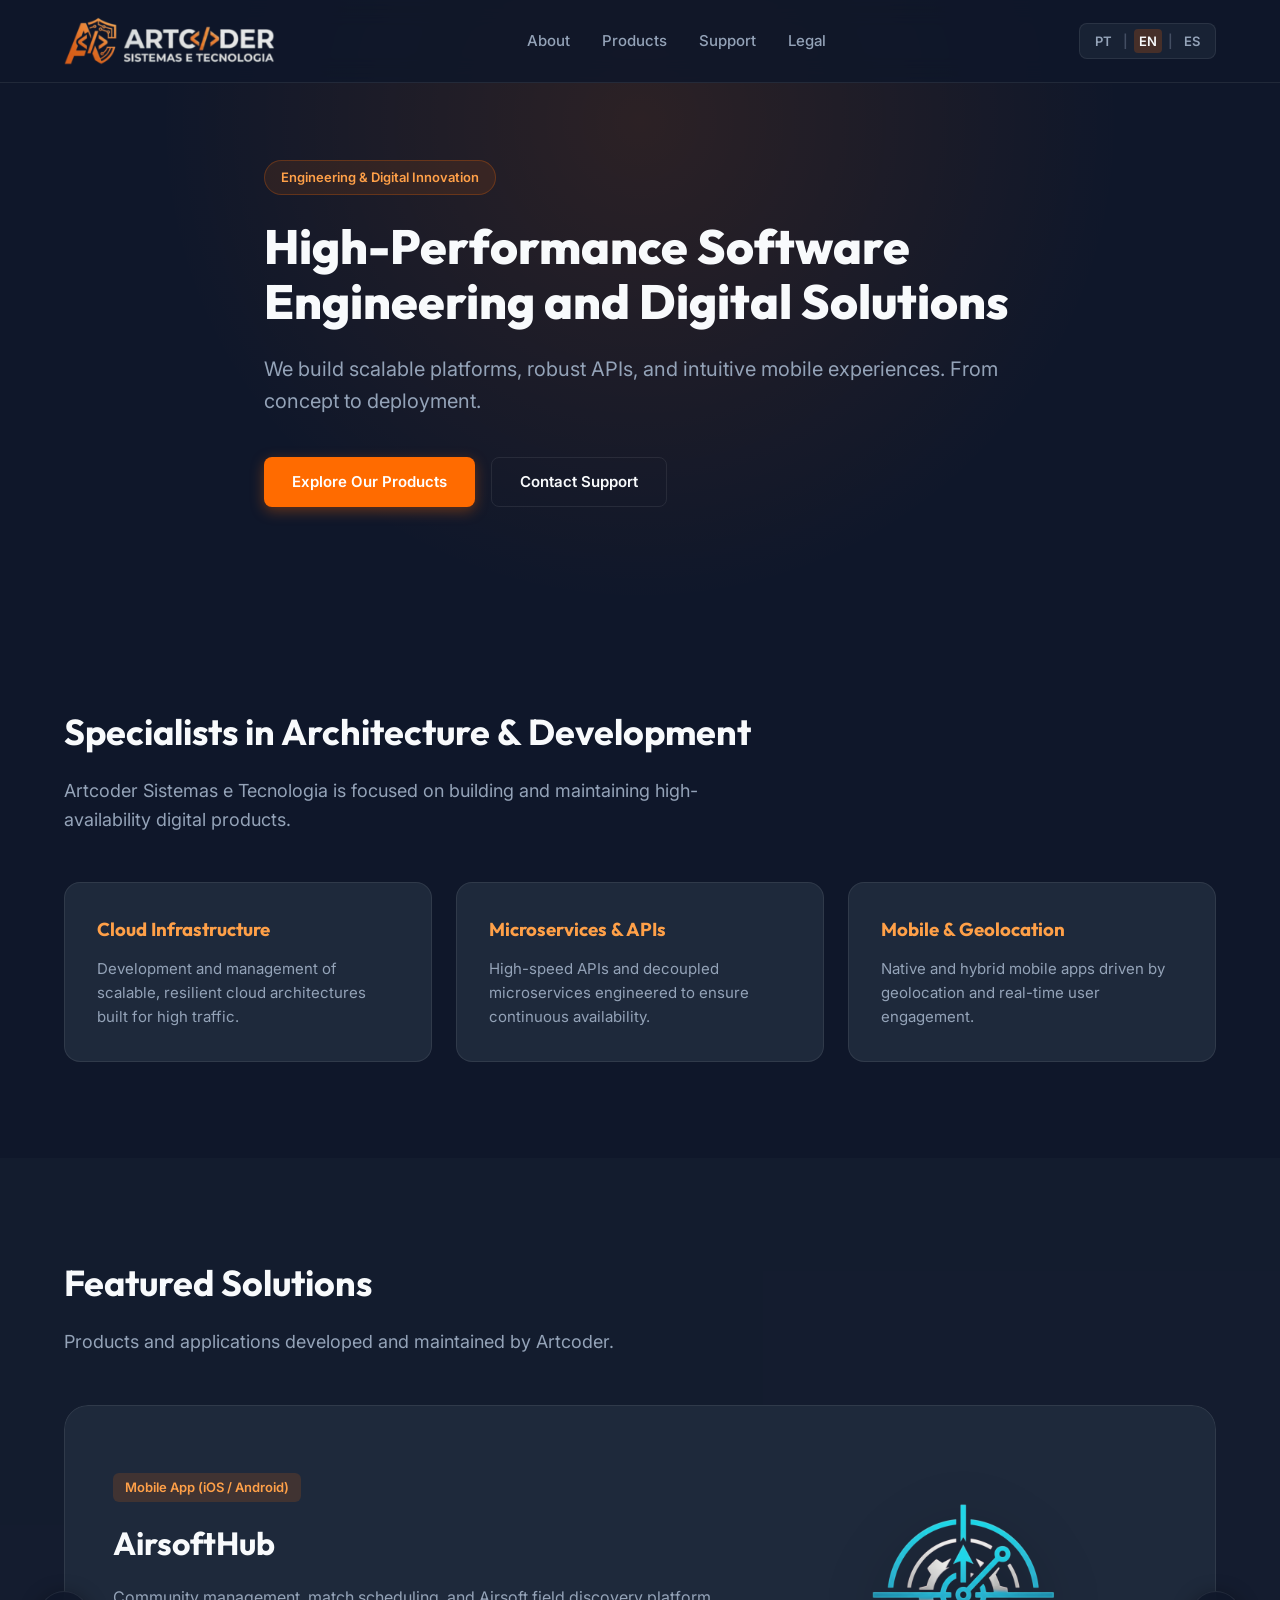
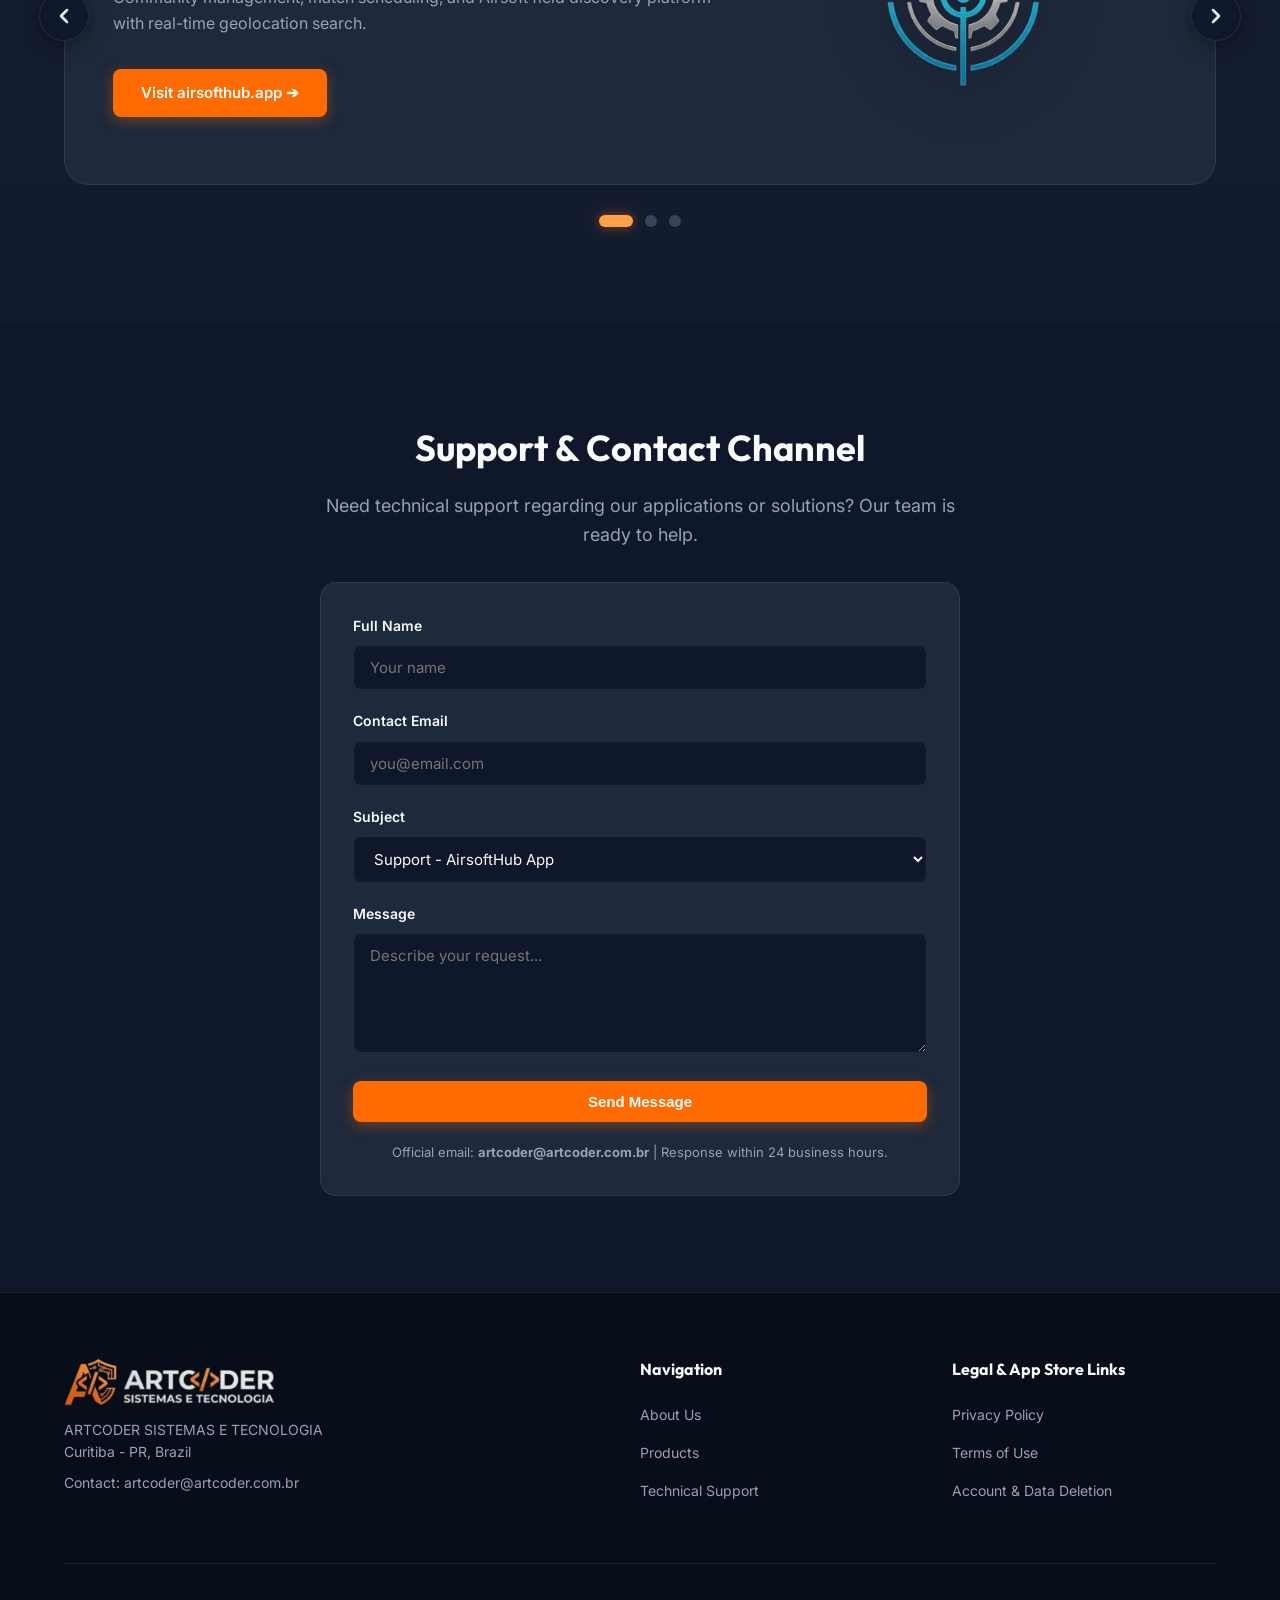
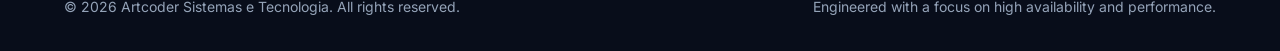
==== en/index.html @ 7c729bcf "feat: add multilingual support and localization pages for English and Spanish" ====
<!DOCTYPE html>
<html lang="en">
<head>
  <!-- Google Tag Manager -->
  <script>(function(w,d,s,l,i){w[l]=w[l]||[];w[l].push({'gtm.start':
  new Date().getTime(),event:'gtm.js'});var f=d.getElementsByTagName(s)[0],
  j=d.createElement(s),dl=l!='dataLayer'?'&l='+l:'';j.async=true;j.src=
  'https://www.googletagmanager.com/gtm.js?id='+i+dl;f.parentNode.insertBefore(j,f);
  })(window,document,'script','dataLayer','GTM-5N2GZZ7B');</script>
  <!-- End Google Tag Manager -->

  <meta charset="UTF-8">
  <meta name="viewport" content="width=device-width, initial-scale=1.0">
  <title>Artcoder Sistemas e Tecnologia | Software Engineering &amp; Mobile Apps</title>
  <meta name="description"
    content="High-performance software engineering, cloud microservices, and intuitive mobile solutions. Creators of AirsoftHub, ProntoOrcei, and MostruárioApp.">
  <meta name="robots" content="index, follow">
  <link rel="canonical" href="https://artcoder.com.br/en/">
  <link rel="alternate" hreflang="pt-BR" href="https://artcoder.com.br/">
  <link rel="alternate" hreflang="en" href="https://artcoder.com.br/en/">
  <link rel="alternate" hreflang="es" href="https://artcoder.com.br/es/">
  <link rel="alternate" hreflang="x-default" href="https://artcoder.com.br/">

  <!-- Open Graph / Facebook / WhatsApp -->
  <meta property="og:locale" content="en_US">
  <meta property="og:type" content="website">
  <meta property="og:title" content="Artcoder Sistemas e Tecnologia | Software Engineering &amp; Mobile Apps">
  <meta property="og:description" content="High-performance software engineering, cloud microservices, and intuitive mobile solutions. Creators of AirsoftHub, ProntoOrcei, and MostruárioApp.">
  <meta property="og:url" content="https://artcoder.com.br/en/">
  <meta property="og:site_name" content="Artcoder Sistemas e Tecnologia">
  <meta property="og:image" content="https://artcoder.com.br/assets/images/og-preview.png">
  <meta property="og:image:width" content="1200">
  <meta property="og:image:height" content="630">
  <meta property="og:image:alt" content="Artcoder Sistemas e Tecnologia - Software Engineering and Digital Solutions">

  <!-- Twitter Cards -->
  <meta name="twitter:card" content="summary_large_image">
  <meta name="twitter:title" content="Artcoder Sistemas e Tecnologia | Software Engineering &amp; Mobile Apps">
  <meta name="twitter:description" content="High-performance software engineering, cloud microservices, and intuitive mobile solutions.">
  <meta name="twitter:image" content="https://artcoder.com.br/assets/images/og-preview.png">

  <!-- Favicon & Styles -->
  <link rel="icon" href="../assets/images/logo.svg" type="image/svg+xml">
  <link rel="stylesheet" href="../assets/css/style.css">

  <!-- Structured Data / Schema.org JSON-LD -->
  <script type="application/ld+json">
  {
    "@context": "https://schema.org",
    "@graph": [
      {
        "@type": "Organization",
        "@id": "https://artcoder.com.br/#organization",
        "name": "Artcoder Sistemas e Tecnologia",
        "url": "https://artcoder.com.br/en/",
        "logo": "https://artcoder.com.br/assets/images/isoelogo.svg",
        "email": "artcoder@artcoder.com.br",
        "address": {
          "@type": "PostalAddress",
          "addressLocality": "Curitiba",
          "addressRegion": "PR",
          "addressCountry": "BR"
        },
        "description": "Company focused on creating, engineering, and maintaining high-availability digital products, cloud architectures, and mobile applications."
      },
      {
        "@type": "SoftwareApplication",
        "@id": "https://artcoder.com.br/#airsofthub",
        "name": "AirsoftHub",
        "operatingSystem": "iOS, Android",
        "applicationCategory": "SportsApplication",
        "offers": {
          "@type": "Offer",
          "price": "0",
          "priceCurrency": "BRL"
        },
        "description": "Community management, match scheduling, and Airsoft field discovery platform with real-time geolocation search.",
        "url": "https://airsofthub.app",
        "author": {
          "@id": "https://artcoder.com.br/#organization"
        }
      },
      {
        "@type": "SoftwareApplication",
        "@id": "https://artcoder.com.br/#prontoorcei",
        "name": "ProntoOrcei",
        "operatingSystem": "iOS, Android",
        "applicationCategory": "BusinessApplication",
        "offers": {
          "@type": "Offer",
          "price": "0",
          "priceCurrency": "BRL"
        },
        "description": "Utility app for freelancers and micro-entrepreneurs to generate professional PDF quotes and receipts with digital signature, Pix key, and instant WhatsApp sharing.",
        "url": "https://www.prontoorcei.com.br",
        "author": {
          "@id": "https://artcoder.com.br/#organization"
        }
      },
      {
        "@type": "SoftwareApplication",
        "@id": "https://artcoder.com.br/#mostruarioapp",
        "name": "MostruárioApp",
        "operatingSystem": "Android",
        "applicationCategory": "BusinessApplication",
        "offers": {
          "@type": "Offer",
          "price": "0",
          "priceCurrency": "BRL"
        },
        "description": "100% offline utility app for managing sample kits, product consignments, and counter settlements with reverse counting and offline Pix.",
        "url": "https://www.mostruarioapp.com.br",
        "author": {
          "@id": "https://artcoder.com.br/#organization"
        }
      }
    ]
  }
  </script>
</head>

<body>
  <!-- Google Tag Manager (noscript) -->
  <noscript><iframe src="https://www.googletagmanager.com/ns.html?id=GTM-5N2GZZ7B"
  height="0" width="0" style="display:none;visibility:hidden"></iframe></noscript>
  <!-- End Google Tag Manager (noscript) -->

  <!-- NAVBAR -->
  <header class="navbar">
    <div class="container nav-container">
      <a href="index.html" class="logo">
        <img src="../assets/images/isoelogo.svg" alt="Artcoder Sistemas e Tecnologia" height="50px" width="auto">
      </a>
      <ul class="nav-links" id="nav-menu">
        <li><a href="#sobre">About</a></li>
        <li><a href="#produtos">Products</a></li>
        <li><a href="#suporte">Support</a></li>
        <li><a href="#legal">Legal</a></li>
      </ul>
      <div class="nav-actions">
        <nav class="lang-switcher" aria-label="Select language">
          <a href="../index.html" lang="pt-BR">PT</a>
          <span class="lang-sep" aria-hidden="true">|</span>
          <a href="index.html" class="active" lang="en" aria-current="page">EN</a>
          <span class="lang-sep" aria-hidden="true">|</span>
          <a href="../es/index.html" lang="es">ES</a>
        </nav>
        <button class="mobile-toggle" id="menu-toggle" aria-label="Open Menu">☰</button>
      </div>
    </div>
  </header>

  <!-- HERO SECTION -->
  <section class="hero">
    <div class="container hero-content">
      <span class="hero-badge">Engineering &amp; Digital Innovation</span>
      <h1 class="hero-title">High-Performance Software Engineering and Digital Solutions</h1>
      <p class="hero-subtitle">We build scalable platforms, robust APIs, and intuitive mobile experiences. From concept to deployment.</p>
      <div class="hero-actions">
        <a href="#produtos" class="btn btn-primary">Explore Our Products</a>
        <a href="#suporte" class="btn btn-secondary">Contact Support</a>
      </div>
    </div>
  </section>

  <!-- ABOUT SECTION -->
  <section id="sobre">
    <div class="container">
      <h2 class="section-title">Specialists in Architecture &amp; Development</h2>
      <p class="section-subtitle">Artcoder Sistemas e Tecnologia is focused on building and maintaining high-availability digital products.</p>

      <div class="cards-grid">
        <div class="card">
          <h3 style="color: var(--secondary-orange); margin-bottom: 12px; font-family: var(--font-heading);">Cloud
            Infrastructure</h3>
          <p style="color: var(--text-secondary); font-size: 15px;">Development and management of scalable, resilient cloud architectures built for high traffic.</p>
        </div>
        <div class="card">
          <h3 style="color: var(--secondary-orange); margin-bottom: 12px; font-family: var(--font-heading);">
            Microservices &amp; APIs</h3>
          <p style="color: var(--text-secondary); font-size: 15px;">High-speed APIs and decoupled microservices engineered to ensure continuous availability.</p>
        </div>
        <div class="card">
          <h3 style="color: var(--secondary-orange); margin-bottom: 12px; font-family: var(--font-heading);">Mobile
            &amp; Geolocation</h3>
          <p style="color: var(--text-secondary); font-size: 15px;">Native and hybrid mobile apps driven by geolocation and real-time user engagement.</p>
        </div>
      </div>
    </div>
  </section>

  <!-- PRODUCTS SECTION -->
  <section id="produtos" style="background: rgba(30, 41, 59, 0.3);">
    <div class="container">
      <h2 class="section-title">Featured Solutions</h2>
      <p class="section-subtitle">Products and applications developed and maintained by Artcoder.</p>

      <div class="carousel-container" id="products-carousel" aria-roledescription="carousel" aria-label="Artcoder Solutions">
        <!-- Previous Button -->
        <button class="carousel-btn carousel-prev" id="carousel-prev" aria-label="Previous product" title="Previous">
          <svg width="24" height="24" viewBox="0 0 24 24" fill="none" stroke="currentColor" stroke-width="2.5" stroke-linecap="round" stroke-linejoin="round">
            <polyline points="15 18 9 12 15 6"></polyline>
          </svg>
        </button>

        <!-- Carousel Track -->
        <div class="carousel-track-wrapper">
          <div class="carousel-track" id="carousel-track">
            <!-- Slide 1: AirsoftHub -->
            <div class="carousel-slide" role="group" aria-roledescription="slide" aria-label="1 of 3">
              <div class="product-card">
                <div class="product-info">
                  <span class="product-tag">Mobile App (iOS / Android)</span>
                  <h3 class="product-title">AirsoftHub</h3>
                  <p class="product-desc">Community management, match scheduling, and Airsoft field discovery platform with real-time geolocation search.</p>
                  <a href="https://airsofthub.app" target="_blank" rel="noopener" class="btn btn-primary">Visit airsofthub.app ➔</a>
                </div>
                <div class="product-visual">
                  <img src="../assets/images/airsofthub-icon.svg" alt="AirsoftHub App" class="product-img" width="190" height="190">
                </div>
              </div>
            </div>

            <!-- Slide 2: ProntoOrcei -->
            <div class="carousel-slide" role="group" aria-roledescription="slide" aria-label="2 of 3">
              <div class="product-card">
                <div class="product-info">
                  <span class="product-tag">Mobile App (iOS / Android)</span>
                  <h3 class="product-title">ProntoOrcei</h3>
                  <p class="product-desc">Utility app for freelancers and micro-entrepreneurs to generate professional PDF quotes and receipts with digital signature, Pix key, and instant WhatsApp sharing.</p>
                  <a href="https://www.prontoorcei.com.br" target="_blank" rel="noopener" class="btn btn-primary">Visit prontoorcei.com.br ➔</a>
                </div>
                <div class="product-visual">
                  <img src="../assets/images/logo_prontoorcei_wo_bg.svg" alt="ProntoOrcei App" class="product-img" width="190" height="190">
                </div>
              </div>
            </div>

            <!-- Slide 3: MostruárioApp -->
            <div class="carousel-slide" role="group" aria-roledescription="slide" aria-label="3 of 3">
              <div class="product-card">
                <div class="product-info">
                  <span class="product-tag">Mobile App (Android)</span>
                  <h3 class="product-title">MostruárioApp</h3>
                  <p class="product-desc">100% offline utility app for managing sample kits, product consignments, and counter settlements with reverse counting and offline Pix.</p>
                  <a href="https://www.mostruarioapp.com.br" target="_blank" rel="noopener" class="btn btn-primary">Visit mostruarioapp.com.br ➔</a>
                </div>
                <div class="product-visual">
                  <img src="../assets/images/mostruarioapp.svg" alt="MostruárioApp" class="product-img" width="190" height="190">
                </div>
              </div>
            </div>
          </div>
        </div>

        <!-- Next Button -->
        <button class="carousel-btn carousel-next" id="carousel-next" aria-label="Next product" title="Next">
          <svg width="24" height="24" viewBox="0 0 24 24" fill="none" stroke="currentColor" stroke-width="2.5" stroke-linecap="round" stroke-linejoin="round">
            <polyline points="9 18 15 12 9 6"></polyline>
          </svg>
        </button>

        <!-- Dots -->
        <div class="carousel-dots" id="carousel-dots" role="tablist" aria-label="Select product">
          <button class="carousel-dot active" role="tab" aria-selected="true" aria-label="Go to product 1: AirsoftHub"></button>
          <button class="carousel-dot" role="tab" aria-selected="false" aria-label="Go to product 2: ProntoOrcei"></button>
          <button class="carousel-dot" role="tab" aria-selected="false" aria-label="Go to product 3: MostruárioApp"></button>
        </div>
      </div>
    </div>
  </section>

  <!-- SUPPORT SECTION -->
  <section id="suporte">
    <div class="container">
      <div style="max-width: 640px; margin: 0 auto;">
        <h2 class="section-title" style="text-align: center;">Support &amp; Contact Channel</h2>
        <p class="section-subtitle" style="text-align: center; margin-bottom: 32px;">Need technical support regarding our applications or solutions? Our team is ready to help.</p>

        <div class="card">
          <form id="form-suporte">
            <div class="form-group">
              <label class="form-label" for="nome">Full Name</label>
              <input type="text" id="nome" class="form-control" placeholder="Your name" required>
            </div>
            <div class="form-group">
              <label class="form-label" for="email">Contact Email</label>
              <input type="email" id="email" class="form-control" placeholder="you@email.com" required>
            </div>
            <div class="form-group">
              <label class="form-label" for="assunto">Subject</label>
              <select id="assunto" class="form-control" required>
                <option value="Suporte AirsoftHub">Support - AirsoftHub App</option>
                <option value="Suporte ProntoOrcei">Support - ProntoOrcei</option>
                <option value="Suporte MostruárioApp">Support - MostruárioApp</option>
                <option value="Dúvidas Gerais">General Inquiries / Corporate</option>
                <option value="Parcerias">Partnerships &amp; Business</option>
              </select>
            </div>
            <div class="form-group">
              <label class="form-label" for="mensagem">Message</label>
              <textarea id="mensagem" class="form-control" placeholder="Describe your request..."
                required></textarea>
            </div>
            <button type="submit" class="btn btn-primary" style="width: 100%;">Send Message</button>
          </form>
          <div style="margin-top: 20px; font-size: 13px; color: var(--text-secondary); text-align: center;">
            Official email: <strong>artcoder@artcoder.com.br</strong> | Response within 24 business hours.
          </div>
        </div>
      </div>
    </div>
  </section>

  <!-- LEGAL FOOTER (STORE COMPLIANT) -->
  <footer class="footer" id="legal">
    <div class="container">
      <div class="footer-grid">
        <div class="footer-company">
          <a href="index.html" class="logo">
            <img src="../assets/images/isoelogo.svg" alt="Artcoder Sistemas e Tecnologia" height="50px" width="auto">
          </a>
          <p>ARTCODER SISTEMAS E TECNOLOGIA<br>Curitiba - PR, Brazil</p>
          <p style="margin-top: 8px;">Contact: artcoder@artcoder.com.br</p>
        </div>
        <div>
          <h4 class="footer-title">Navigation</h4>
          <ul class="footer-links">
            <li><a href="#sobre">About Us</a></li>
            <li><a href="#produtos">Products</a></li>
            <li><a href="#suporte">Technical Support</a></li>
          </ul>
        </div>
        <div>
          <h4 class="footer-title">Legal &amp; App Store Links</h4>
          <ul class="footer-links">
            <li><a href="privacy.html">Privacy Policy</a></li>
            <li><a href="terms.html">Terms of Use</a></li>
            <li><a href="account-deletion.html">Account &amp; Data Deletion</a></li>
          </ul>
        </div>
      </div>

      <div class="footer-bottom">
        <div>© 2026 Artcoder Sistemas e Tecnologia. All rights reserved.</div>
        <div>Engineered with a focus on high availability and performance.</div>
      </div>
    </div>
  </footer>

  <div id="toast" class="toast">Message sent successfully!</div>

  <script src="../assets/js/main.js"></script>
</body>

</html>
---- assets/css/style.css ----
/* Artcoder Design System - Dark Mode + Vibrant Orange */
@import url('https://fonts.googleapis.com/css2?family=Sora:wght@100..800&family=Inter:wght@300;400;500;600;700;800&family=Outfit:wght@500;600;700;800&display=swap');

:root {
  --bg-main: #0F172A;
  --bg-card: #1E293B;
  --bg-card-hover: #26354A;
  --primary-orange: #FF6B00;
  --secondary-orange: #FFA048;
  --text-primary: #F8FAFC;
  --text-secondary: #94A3B8;
  --border-color: rgba(255, 255, 255, 0.08);
  --border-glow: rgba(255, 107, 0, 0.3);
  --glass-bg: rgba(15, 23, 42, 0.85);
  --font-heading: 'Outfit', sans-serif;
  --font-logo: 'Sora', sans-serif;
  --font-body: 'Inter', sans-serif;
}

* {
  box-sizing: border-box;
  margin: 0;
  padding: 0;
}

html {
  scroll-behavior: smooth;
  font-family: var(--font-body);
  background-color: var(--bg-main);
  color: var(--text-primary);
}

body {
  line-height: 1.6;
  overflow-x: hidden;
}

.container {
  max-width: 1200px;
  margin: 0 auto;
  padding: 0 24px;
}

/* Header & Navbar */
.navbar {
  position: fixed;
  top: 0;
  left: 0;
  width: 100%;
  z-index: 1000;
  background: var(--glass-bg);
  backdrop-filter: blur(12px);
  -webkit-backdrop-filter: blur(12px);
  border-bottom: 1px solid var(--border-color);
  padding: 16px 0;
}

.nav-container {
  display: flex;
  justify-content: space-between;
  align-items: center;
}

.logo {
  display: flex;
  align-items: center;
  text-decoration: none;
  font-family: var(--font-logo);
  font-size: 24px;
  font-weight: bold;
  letter-spacing: -2%;
  color: var(--text-primary);
}

.logo span {
  color: var(--primary-orange);
  margin-left: 0px;
}

.nav-links {
  display: flex;
  gap: 32px;
  list-style: none;
}

.nav-links a {
  color: var(--text-secondary);
  text-decoration: none;
  font-weight: 500;
  font-size: 15px;
  transition: color 0.3s ease;
}

.nav-links a:hover {
  color: var(--primary-orange);
}

/* Mobile Menu Toggle */
.mobile-toggle {
  display: none;
  background: none;
  border: none;
  color: var(--text-primary);
  font-size: 24px;
  cursor: pointer;
}

/* Navbar Actions & Language Switcher */
.nav-actions {
  display: flex;
  align-items: center;
  gap: 16px;
}

.lang-switcher {
  display: inline-flex;
  align-items: center;
  gap: 6px;
  font-size: 13px;
  font-weight: 600;
  color: var(--text-secondary);
  background: rgba(30, 41, 59, 0.7);
  border: 1px solid var(--border-color);
  border-radius: 8px;
  padding: 5px 10px;
}

.lang-switcher a {
  color: var(--text-secondary);
  text-decoration: none;
  padding: 2px 5px;
  border-radius: 4px;
  transition: color 0.2s ease, background-color 0.2s ease;
}

.lang-switcher a:hover {
  color: var(--primary-orange);
}

.lang-switcher a.active {
  color: var(--text-primary);
  background: rgba(255, 107, 0, 0.2);
}

.lang-switcher .lang-sep {
  color: rgba(148, 163, 184, 0.35);
  user-select: none;
}

/* Buttons */
.btn {
  display: inline-flex;
  align-items: center;
  justify-content: center;
  gap: 8px;
  padding: 12px 28px;
  border-radius: 8px;
  font-weight: 600;
  font-size: 15px;
  text-decoration: none;
  cursor: pointer;
  transition: all 0.3s cubic-bezier(0.4, 0, 0.2, 1);
  border: none;
}

.btn-primary {
  background-color: var(--primary-orange);
  color: #ffffff;
  box-shadow: 0 4px 14px rgba(255, 107, 0, 0.35);
}

.btn-primary:hover {
  background-color: var(--secondary-orange);
  transform: translateY(-2px);
  box-shadow: 0 6px 20px rgba(255, 107, 0, 0.5);
}

.btn-secondary {
  background: transparent;
  color: var(--text-primary);
  border: 1px solid var(--border-color);
}

.btn-secondary:hover {
  border-color: var(--primary-orange);
  color: var(--primary-orange);
  background: rgba(255, 107, 0, 0.05);
}

/* Section Common */
section {
  padding: 96px 0;
}

.section-title {
  font-family: var(--font-heading);
  font-size: 36px;
  font-weight: 700;
  margin-bottom: 16px;
  color: var(--text-primary);
}

.section-subtitle {
  color: var(--text-secondary);
  font-size: 18px;
  max-width: 640px;
  margin-bottom: 48px;
}

/* Hero Section */
.hero {
  padding: 160px 0 100px;
  position: relative;
  background: radial-gradient(circle at 50% 20%, rgba(255, 107, 0, 0.12) 0%, rgba(15, 23, 42, 0) 60%);
}

.hero-content {
  max-width: 800px;
}

.hero-badge {
  display: inline-block;
  padding: 6px 16px;
  background: rgba(255, 107, 0, 0.1);
  border: 1px solid rgba(255, 107, 0, 0.25);
  color: var(--secondary-orange);
  border-radius: 50px;
  font-size: 13px;
  font-weight: 600;
  margin-bottom: 24px;
}

.hero-title {
  font-family: var(--font-heading);
  font-size: 48px;
  font-weight: 800;
  line-height: 1.15;
  margin-bottom: 24px;
}

.hero-subtitle {
  font-size: 20px;
  color: var(--text-secondary);
  margin-bottom: 40px;
  line-height: 1.6;
}

.hero-actions {
  display: flex;
  gap: 16px;
  flex-wrap: wrap;
}

/* Cards Grid */
.cards-grid {
  display: grid;
  grid-template-columns: repeat(auto-fit, minmax(280px, 1fr));
  gap: 24px;
}

.card {
  background: var(--bg-card);
  border: 1px solid var(--border-color);
  border-radius: 16px;
  padding: 32px;
  transition: all 0.3s ease;
}

.card:hover {
  background: var(--bg-card-hover);
  border-color: var(--border-glow);
  transform: translateY(-4px);
}

/* Products Carousel */
.carousel-container {
  position: relative;
  max-width: 100%;
  margin: 0 auto;
}

.carousel-track-wrapper {
  overflow: hidden;
  width: 100%;
  border-radius: 24px;
}

.carousel-track {
  display: flex;
  transition: transform 0.5s cubic-bezier(0.25, 1, 0.5, 1);
  width: 100%;
  will-change: transform;
}

.carousel-slide {
  flex: 0 0 100%;
  width: 100%;
  max-width: 100%;
  box-sizing: border-box;
}

/* Product Card */
.product-card {
  display: grid;
  grid-template-columns: 1.2fr 0.8fr;
  gap: 40px;
  align-items: center;
  background: var(--bg-card);
  border: 1px solid var(--border-color);
  border-radius: 24px;
  padding: 48px;
  min-height: 380px;
  box-sizing: border-box;
  transition: border-color 0.3s ease, box-shadow 0.3s ease;
}

.product-card:hover {
  border-color: var(--border-glow);
  box-shadow: 0 8px 30px rgba(0, 0, 0, 0.4);
}

.product-tag {
  display: inline-block;
  background: rgba(255, 107, 0, 0.15);
  color: var(--secondary-orange);
  padding: 4px 12px;
  border-radius: 6px;
  font-size: 13px;
  font-weight: 600;
  margin-bottom: 16px;
}

.product-title {
  font-family: var(--font-heading);
  font-size: 32px;
  font-weight: 700;
  margin-bottom: 16px;
  color: var(--text-primary);
}

.product-desc {
  color: var(--text-secondary);
  font-size: 16px;
  line-height: 1.6;
  margin-bottom: 32px;
}

.product-visual {
  display: flex;
  justify-content: center;
  align-items: center;
}

.product-img {
  max-width: 100%;
  width: 190px;
  height: 190px;
  object-fit: contain;
  border-radius: 24px;
  filter: drop-shadow(0 12px 28px rgba(0, 0, 0, 0.35));
  transition: transform 0.4s ease;
}

.product-card:hover .product-img {
  transform: scale(1.05);
}

/* Carousel Navigation Buttons */
.carousel-btn {
  position: absolute;
  top: 50%;
  transform: translateY(-50%);
  width: 50px;
  height: 50px;
  border-radius: 50%;
  background: rgba(15, 23, 42, 0.85);
  backdrop-filter: blur(8px);
  -webkit-backdrop-filter: blur(8px);
  border: 1px solid var(--border-color);
  color: var(--text-primary);
  display: flex;
  align-items: center;
  justify-content: center;
  cursor: pointer;
  z-index: 10;
  transition: all 0.25s ease;
  box-shadow: 0 4px 20px rgba(0, 0, 0, 0.4);
}

.carousel-btn:hover {
  background: var(--secondary-orange);
  color: #ffffff;
  border-color: var(--secondary-orange);
  box-shadow: 0 0 20px rgba(255, 107, 0, 0.5);
  transform: translateY(-50%) scale(1.1);
}

.carousel-btn:focus-visible {
  outline: 2px solid var(--secondary-orange);
  outline-offset: 3px;
}

.carousel-prev {
  left: -25px;
}

.carousel-next {
  right: -25px;
}

/* Carousel Dots */
.carousel-dots {
  display: flex;
  justify-content: center;
  align-items: center;
  gap: 12px;
  margin-top: 30px;
}

.carousel-dot {
  width: 12px;
  height: 12px;
  border-radius: 6px;
  background: rgba(148, 163, 184, 0.3);
  border: none;
  padding: 0;
  cursor: pointer;
  transition: all 0.3s cubic-bezier(0.4, 0, 0.2, 1);
}

.carousel-dot:hover {
  background: rgba(255, 107, 0, 0.6);
}

.carousel-dot.active {
  width: 34px;
  background: var(--secondary-orange);
  box-shadow: 0 0 12px rgba(255, 107, 0, 0.5);
}

.carousel-dot:focus-visible {
  outline: 2px solid var(--secondary-orange);
  outline-offset: 2px;
}

/* Forms */
.form-group {
  margin-bottom: 20px;
}

.form-label {
  display: block;
  font-size: 14px;
  font-weight: 600;
  color: var(--text-primary);
  margin-bottom: 8px;
}

.form-control {
  width: 100%;
  padding: 12px 16px;
  background: var(--bg-main);
  border: 1px solid var(--border-color);
  border-radius: 8px;
  color: var(--text-primary);
  font-family: var(--font-body);
  font-size: 15px;
  transition: border-color 0.3s ease;
}

.form-control:focus {
  outline: none;
  border-color: var(--primary-orange);
}

textarea.form-control {
  resize: vertical;
  min-height: 120px;
}

.form-checkbox {
  display: flex;
  align-items: flex-start;
  gap: 12px;
  font-size: 14px;
  color: var(--text-secondary);
  cursor: pointer;
}

.form-checkbox input {
  margin-top: 4px;
  accent-color: var(--primary-orange);
}

/* Legal Document Page Styles */
.legal-page {
  padding-top: 140px;
  padding-bottom: 80px;
}

.legal-content {
  background: var(--bg-card);
  border: 1px solid var(--border-color);
  border-radius: 16px;
  padding: 48px;
  max-width: 900px;
  margin: 0 auto;
}

.legal-content h1 {
  font-family: var(--font-heading);
  font-size: 36px;
  margin-bottom: 12px;
}

.legal-content .meta-date {
  color: var(--text-secondary);
  font-size: 14px;
  margin-bottom: 36px;
  border-bottom: 1px solid var(--border-color);
  padding-bottom: 16px;
}

.legal-content h2 {
  font-family: var(--font-heading);
  font-size: 22px;
  color: var(--secondary-orange);
  margin-top: 32px;
  margin-bottom: 16px;
}

.legal-content p,
.legal-content ul {
  color: var(--text-secondary);
  font-size: 16px;
  line-height: 1.7;
  margin-bottom: 16px;
}

.legal-content ul {
  padding-left: 24px;
}

/* Footer */
.footer {
  background: #080D1A;
  border-top: 1px solid var(--border-color);
  padding: 64px 0 32px;
}

.footer-grid {
  display: grid;
  grid-template-columns: 2fr 1fr 1fr;
  gap: 48px;
  margin-bottom: 48px;
}

.footer-company p {
  color: var(--text-secondary);
  margin-top: 12px;
  font-size: 14px;
}

.footer-title {
  font-family: var(--font-heading);
  font-size: 16px;
  font-weight: 700;
  margin-bottom: 20px;
  color: var(--text-primary);
}

.footer-links {
  list-style: none;
}

.footer-links li {
  margin-bottom: 12px;
}

.footer-links a {
  color: var(--text-secondary);
  text-decoration: none;
  font-size: 14px;
  transition: color 0.3s ease;
}

.footer-links a:hover {
  color: var(--primary-orange);
}

.footer-bottom {
  border-top: 1px solid var(--border-color);
  padding-top: 32px;
  display: flex;
  justify-content: space-between;
  align-items: center;
  color: var(--text-secondary);
  font-size: 14px;
  flex-wrap: wrap;
  gap: 16px;
}

/* Toast Notification */
.toast {
  position: fixed;
  bottom: 24px;
  right: 24px;
  padding: 16px 24px;
  background: var(--bg-card);
  border: 1px solid var(--primary-orange);
  border-radius: 8px;
  color: var(--text-primary);
  box-shadow: 0 10px 30px rgba(0, 0, 0, 0.5);
  display: none;
  z-index: 2000;
  font-size: 14px;
}

.toast.show {
  display: block;
  animation: slideUp 0.3s ease;
}

@keyframes slideUp {
  from {
    transform: translateY(20px);
    opacity: 0;
  }

  to {
    transform: translateY(0);
    opacity: 1;
  }
}

/* Responsiveness */
@media (max-width: 900px) {
  .product-card {
    grid-template-columns: 1fr;
    padding: 36px 24px;
    gap: 28px;
    text-align: center;
  }

  .carousel-prev {
    left: 8px;
    width: 42px;
    height: 42px;
  }

  .carousel-next {
    right: 8px;
    width: 42px;
    height: 42px;
  }

  .footer-grid {
    grid-template-columns: 1fr;
    gap: 32px;
  }

  .hero-title {
    font-size: 36px;
  }
}

@media (max-width: 768px) {
  .nav-links {
    display: none;
    position: absolute;
    top: 100%;
    left: 0;
    width: 100%;
    background: var(--bg-card);
    flex-direction: column;
    padding: 24px;
    border-bottom: 1px solid var(--border-color);
  }

  .nav-links.active {
    display: flex;
  }

  .mobile-toggle {
    display: block;
  }
}
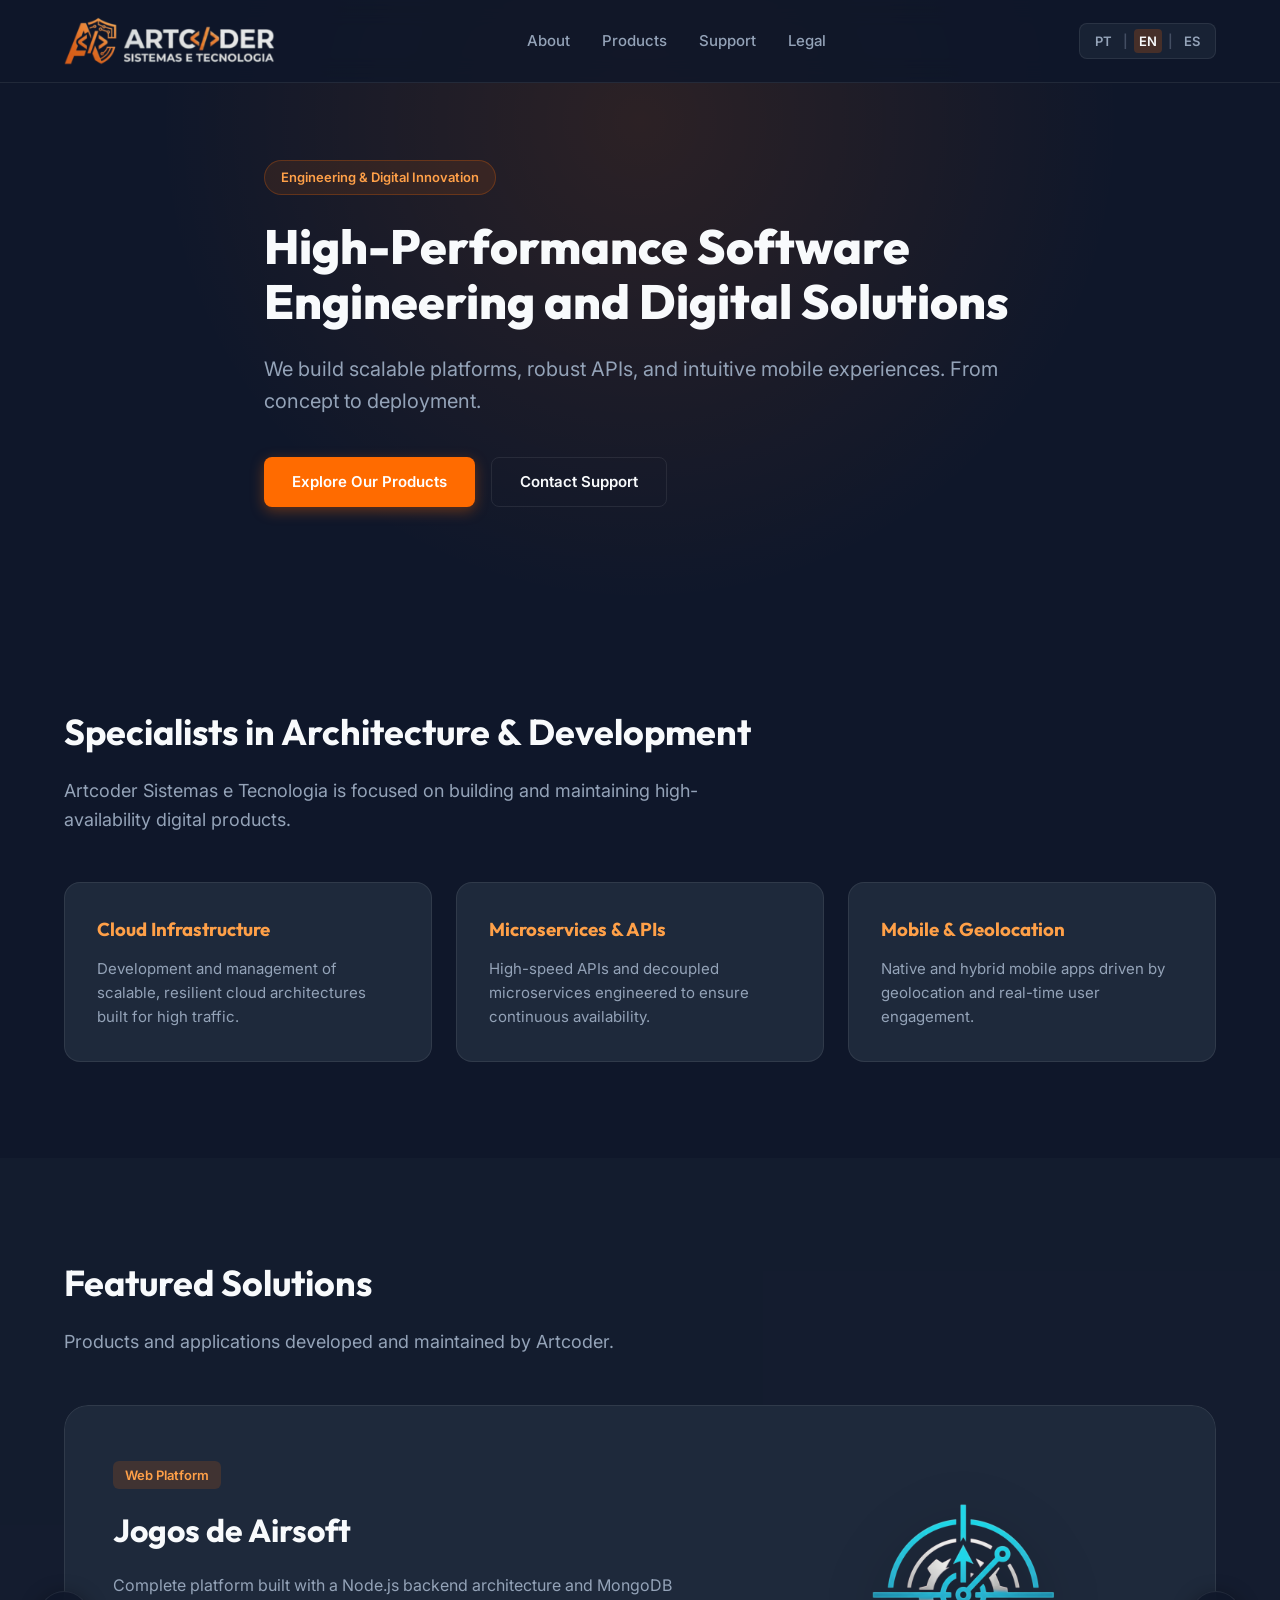
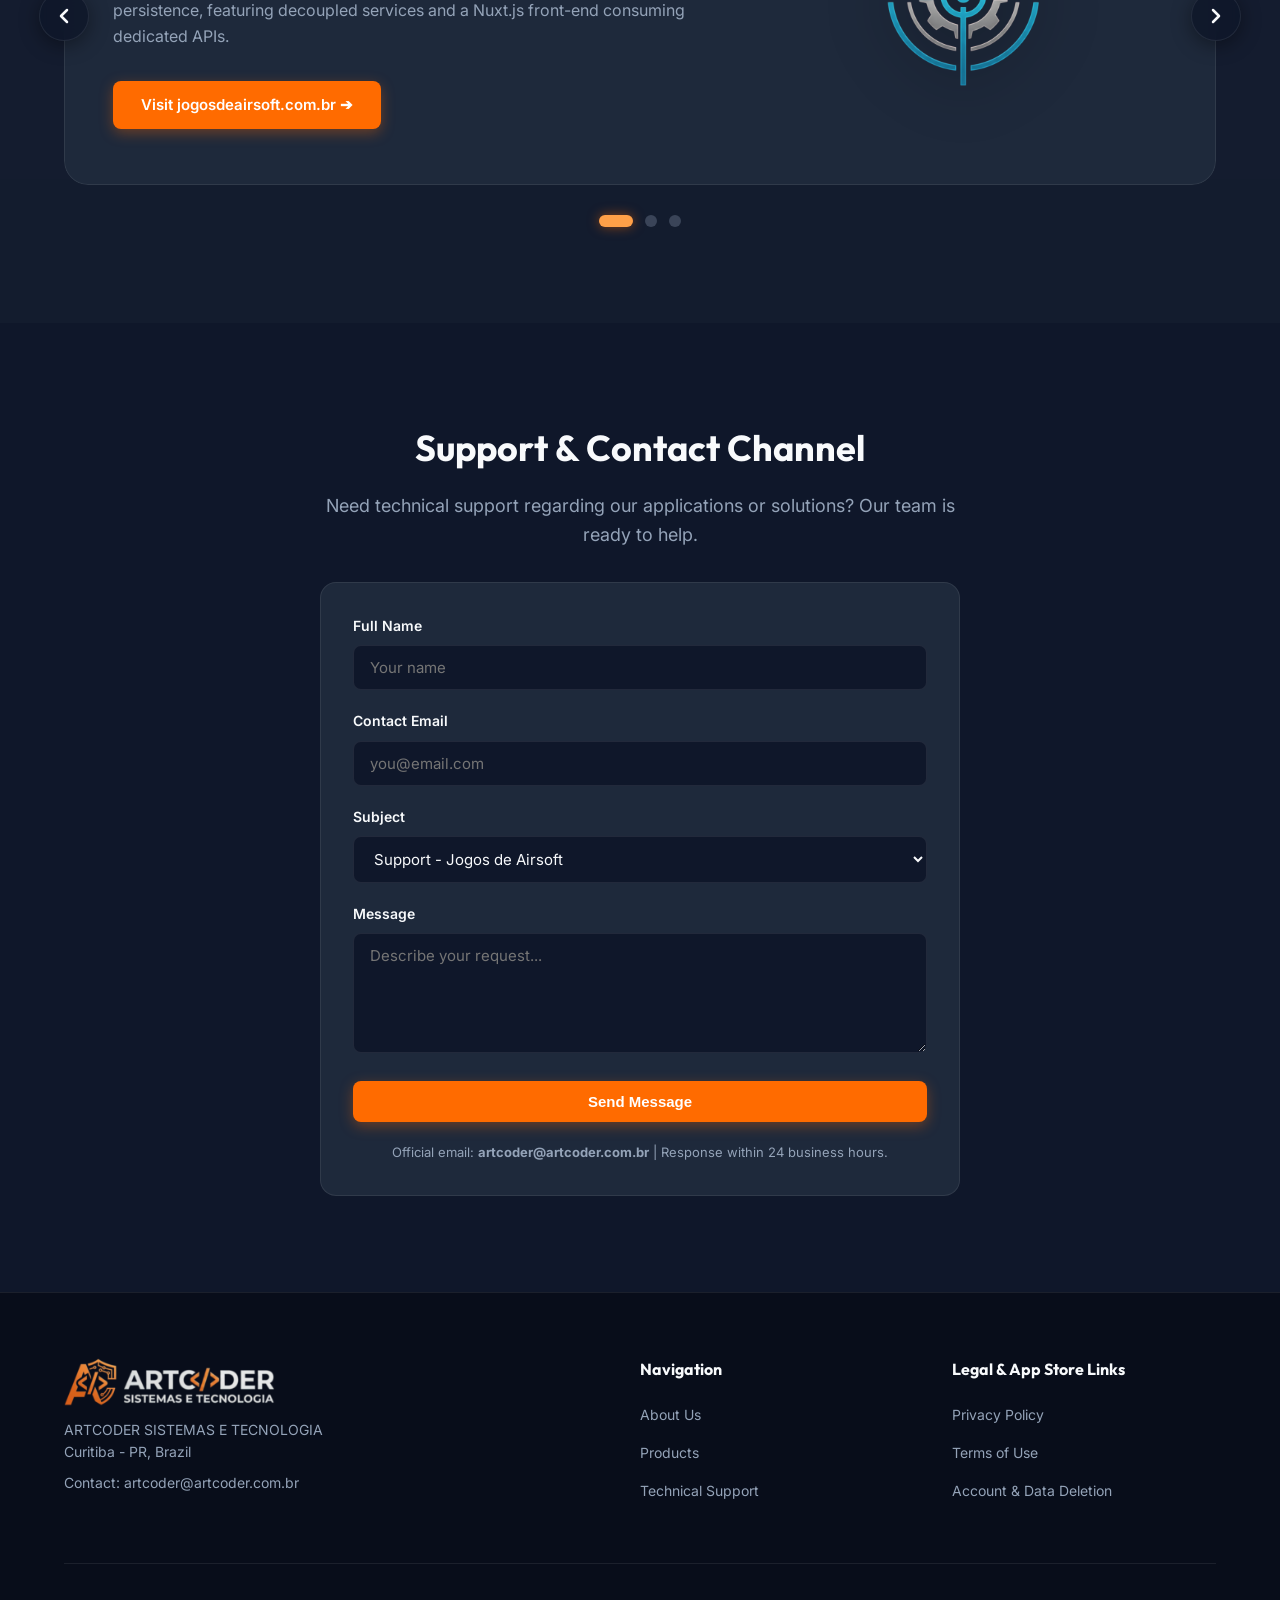
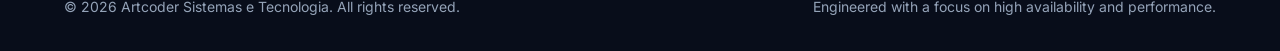
==== commit ad30f90d: "refactor: update AirsoftHub references to Jogos de Airsoft across landing pages and scripts" ====
--- a/en/index.html
+++ b/en/index.html
@@ -13,7 +13,7 @@
   <meta name="viewport" content="width=device-width, initial-scale=1.0">
   <title>Artcoder Sistemas e Tecnologia | Software Engineering &amp; Mobile Apps</title>
   <meta name="description"
-    content="High-performance software engineering, cloud microservices, and intuitive mobile solutions. Creators of AirsoftHub, ProntoOrcei, and MostruárioApp.">
+    content="High-performance software engineering, cloud microservices, and intuitive mobile solutions. Creators of Jogos de Airsoft, ProntoOrcei, and MostruárioApp.">
   <meta name="robots" content="index, follow">
   <link rel="canonical" href="https://artcoder.com.br/en/">
   <link rel="alternate" hreflang="pt-BR" href="https://artcoder.com.br/">
@@ -25,7 +25,7 @@
   <meta property="og:locale" content="en_US">
   <meta property="og:type" content="website">
   <meta property="og:title" content="Artcoder Sistemas e Tecnologia | Software Engineering &amp; Mobile Apps">
-  <meta property="og:description" content="High-performance software engineering, cloud microservices, and intuitive mobile solutions. Creators of AirsoftHub, ProntoOrcei, and MostruárioApp.">
+  <meta property="og:description" content="High-performance software engineering, cloud microservices, and intuitive mobile solutions. Creators of Jogos de Airsoft, ProntoOrcei, and MostruárioApp.">
   <meta property="og:url" content="https://artcoder.com.br/en/">
   <meta property="og:site_name" content="Artcoder Sistemas e Tecnologia">
   <meta property="og:image" content="https://artcoder.com.br/assets/images/og-preview.png">
@@ -64,18 +64,18 @@
         "description": "Company focused on creating, engineering, and maintaining high-availability digital products, cloud architectures, and mobile applications."
       },
       {
-        "@type": "SoftwareApplication",
-        "@id": "https://artcoder.com.br/#airsofthub",
-        "name": "AirsoftHub",
-        "operatingSystem": "iOS, Android",
+        "@type": "WebApplication",
+        "@id": "https://artcoder.com.br/#jogosdeairsoft",
+        "name": "Jogos de Airsoft",
+        "operatingSystem": "Web",
         "applicationCategory": "SportsApplication",
         "offers": {
           "@type": "Offer",
           "price": "0",
           "priceCurrency": "BRL"
         },
-        "description": "Community management, match scheduling, and Airsoft field discovery platform with real-time geolocation search.",
-        "url": "https://airsofthub.app",
+        "description": "Complete platform built with a Node.js backend architecture and MongoDB persistence, featuring decoupled services and a Nuxt.js front-end consuming dedicated APIs.",
+        "url": "https://jogosdeairsoft.com.br",
         "author": {
           "@id": "https://artcoder.com.br/#organization"
         }
@@ -206,17 +206,17 @@
         <!-- Carousel Track -->
         <div class="carousel-track-wrapper">
           <div class="carousel-track" id="carousel-track">
-            <!-- Slide 1: AirsoftHub -->
+            <!-- Slide 1: Jogos de Airsoft -->
             <div class="carousel-slide" role="group" aria-roledescription="slide" aria-label="1 of 3">
               <div class="product-card">
                 <div class="product-info">
-                  <span class="product-tag">Mobile App (iOS / Android)</span>
-                  <h3 class="product-title">AirsoftHub</h3>
-                  <p class="product-desc">Community management, match scheduling, and Airsoft field discovery platform with real-time geolocation search.</p>
-                  <a href="https://airsofthub.app" target="_blank" rel="noopener" class="btn btn-primary">Visit airsofthub.app ➔</a>
+                  <span class="product-tag">Web Platform</span>
+                  <h3 class="product-title">Jogos de Airsoft</h3>
+                  <p class="product-desc">Complete platform built with a Node.js backend architecture and MongoDB persistence, featuring decoupled services and a Nuxt.js front-end consuming dedicated APIs.</p>
+                  <a href="https://jogosdeairsoft.com.br" target="_blank" rel="noopener" class="btn btn-primary">Visit jogosdeairsoft.com.br ➔</a>
                 </div>
                 <div class="product-visual">
-                  <img src="../assets/images/airsofthub-icon.svg" alt="AirsoftHub App" class="product-img" width="190" height="190">
+                  <img src="../assets/images/airsofthub-icon.svg" alt="Jogos de Airsoft" class="product-img" width="190" height="190">
                 </div>
               </div>
             </div>
@@ -262,7 +262,7 @@
 
         <!-- Dots -->
         <div class="carousel-dots" id="carousel-dots" role="tablist" aria-label="Select product">
-          <button class="carousel-dot active" role="tab" aria-selected="true" aria-label="Go to product 1: AirsoftHub"></button>
+          <button class="carousel-dot active" role="tab" aria-selected="true" aria-label="Go to product 1: Jogos de Airsoft"></button>
           <button class="carousel-dot" role="tab" aria-selected="false" aria-label="Go to product 2: ProntoOrcei"></button>
           <button class="carousel-dot" role="tab" aria-selected="false" aria-label="Go to product 3: MostruárioApp"></button>
         </div>
@@ -290,7 +290,7 @@
             <div class="form-group">
               <label class="form-label" for="assunto">Subject</label>
               <select id="assunto" class="form-control" required>
-                <option value="Suporte AirsoftHub">Support - AirsoftHub App</option>
+                <option value="Suporte Jogos de Airsoft">Support - Jogos de Airsoft</option>
                 <option value="Suporte ProntoOrcei">Support - ProntoOrcei</option>
                 <option value="Suporte MostruárioApp">Support - MostruárioApp</option>
                 <option value="Dúvidas Gerais">General Inquiries / Corporate</option>
